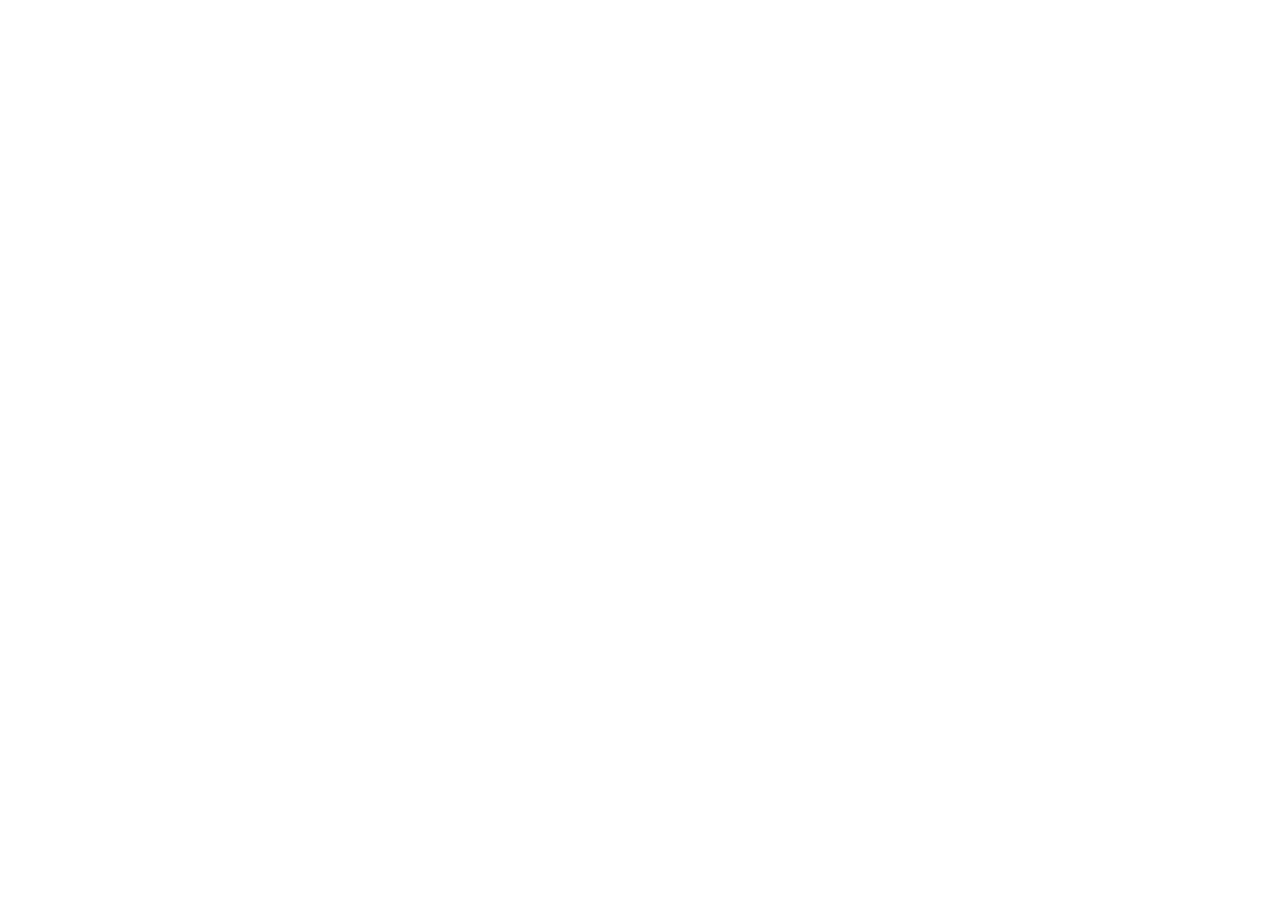
==== index.html @ f33c6f00 "[2026/04/18] -Initial commit: established project structure with core folders and files" ====
<!doctype html>
<html lang="en">
  <head>
    <meta charset="UTF-8" />
    <meta name="viewport" content="width=device-width, initial-scale=1.0" />
    <title>Thendo Theo Madzunye</title>
  </head>
  <body></body>
</html>
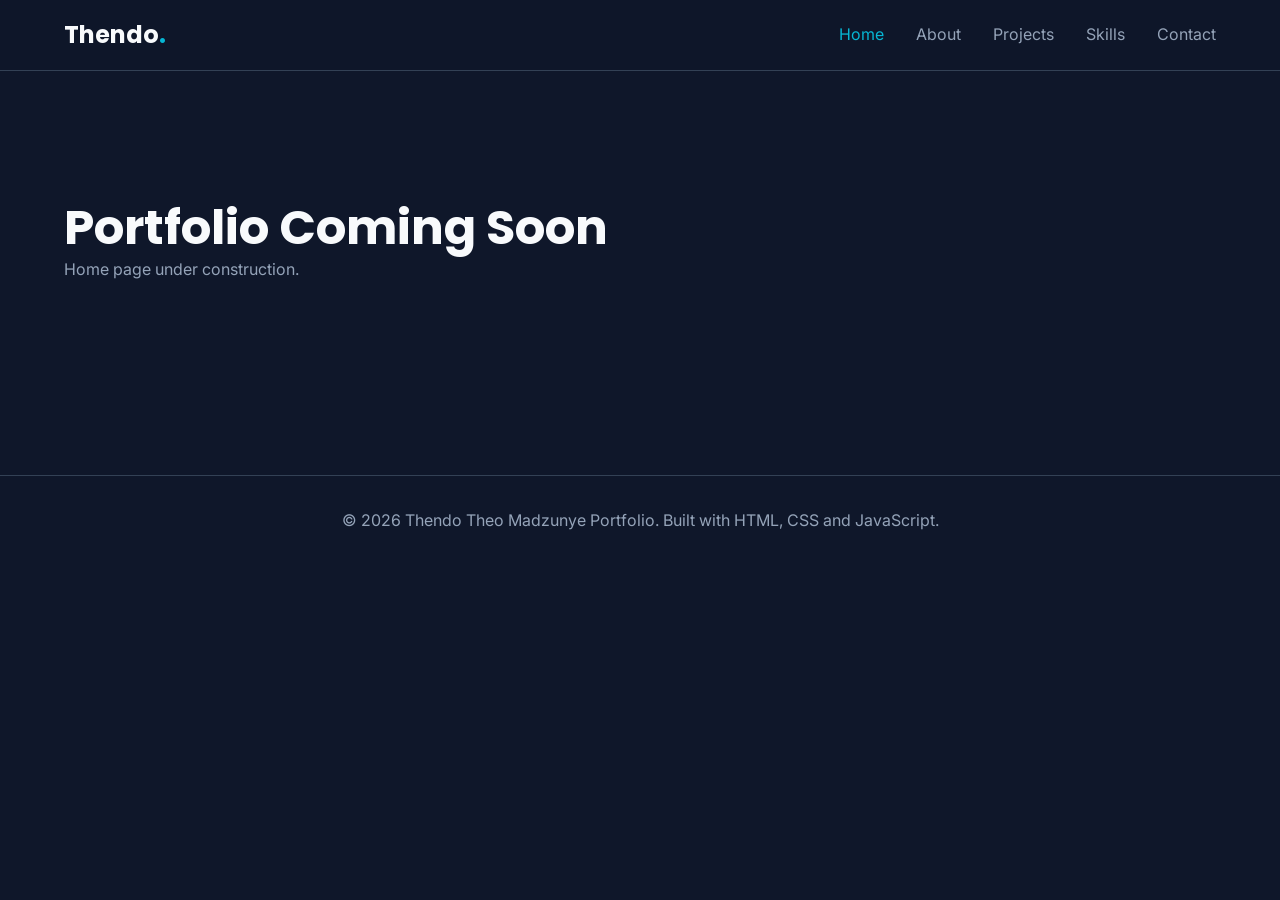
==== commit 33b5274f: "[2026/05/25] feat: create reusable navigation and footer components  - Build a centralized navigatio" ====
--- a/index.html
+++ b/index.html
@@ -3,7 +3,26 @@
   <head>
     <meta charset="UTF-8" />
     <meta name="viewport" content="width=device-width, initial-scale=1.0" />
-    <title>Thendo Theo Madzunye</title>
+
+    <title>Home | Thendo Portfolio</title>
+
+    <link rel="stylesheet" href="css/style.css" />
   </head>
-  <body></body>
+  <body>
+    <div id="nav-placeholder"></div>
+
+    <main>
+      <section class="section">
+        <div class="container">
+          <h1>Portfolio Coming Soon</h1>
+          <p>Home page under construction.</p>
+        </div>
+      </section>
+    </main>
+
+    <div id="footer-placeholder"></div>
+
+    <script src="js/navigation.js"></script>
+    <script src="js/main.js"></script>
+  </body>
 </html>
--- a/css/style.css
+++ b/css/style.css
@@ -0,0 +1,244 @@
+/* GOOGLE FONTS */
+
+@import url("https://fonts.googleapis.com/css2?family=Inter:wght@400;500;600;700&family=Poppins:wght@600;700;800&display=swap");
+
+/* CSS VARIABLES (DESIGN TOKENS) */
+
+:root {
+  /* Colors */
+  --color-primary: #2563eb;
+  --color-secondary: #06b6d4;
+
+  --color-background: #0f172a;
+  --color-surface: #1e293b;
+
+  --color-text: #f8fafc;
+  --color-text-muted: #94a3b8;
+
+  --color-success: #22c55e;
+  --color-warning: #f59e0b;
+
+  /* Typography */
+  --font-heading: "Poppins", sans-serif;
+  --font-body: "Inter", sans-serif;
+
+  /* Spacing */
+  --space-xs: 0.25rem;
+  --space-sm: 0.5rem;
+  --space-md: 1rem;
+  --space-lg: 1.5rem;
+  --space-xl: 2rem;
+  --space-2xl: 3rem;
+  --space-3xl: 4rem;
+  --space-4xl: 6rem;
+  --space-5xl: 8rem;
+
+  /* Radius */
+  --radius-sm: 4px;
+  --radius-md: 8px;
+  --radius-lg: 12px;
+  --radius-xl: 16px;
+
+  /* Shadows */
+  --shadow-card: 0 10px 30px rgba(0, 0, 0, 0.25);
+
+  /* Layout */
+  --container-width: 1200px;
+
+  /* Transition */
+  --transition: 0.3s ease;
+}
+
+/* RESET */
+
+*,
+*::before,
+*::after {
+  box-sizing: border-box;
+  margin: 0;
+  padding: 0;
+}
+
+/* GLOBAL STYLES */
+
+html {
+  scroll-behavior: smooth;
+}
+
+body {
+  background-color: var(--color-background);
+  color: var(--color-text);
+  font-family: var(--font-body);
+  line-height: 1.6;
+  min-height: 100vh;
+}
+
+/* IMAGES */
+
+img {
+  max-width: 100%;
+  display: block;
+}
+
+/* LINKS */
+
+a {
+  color: inherit;
+  text-decoration: none;
+}
+
+/* LISTS */
+
+ul {
+  list-style: none;
+}
+
+/* TYPOGRAPHY */
+
+h1,
+h2,
+h3,
+h4,
+h5,
+h6 {
+  font-family: var(--font-heading);
+  line-height: 1.2;
+}
+
+h1 {
+  font-size: 3rem;
+}
+
+h2 {
+  font-size: 2.25rem;
+}
+
+h3 {
+  font-size: 1.5rem;
+}
+
+p {
+  color: var(--color-text-muted);
+}
+
+/* CONTAINER */
+
+.container {
+  width: 90%;
+  max-width: var(--container-width);
+  margin: 0 auto;
+}
+
+/* SECTION SPACING */
+
+.section {
+  padding: var(--space-5xl) 0;
+}
+
+/* BUTTONS */
+
+.btn {
+  display: inline-block;
+  background-color: var(--color-primary);
+  color: white;
+  padding: 0.85rem 1.5rem;
+  border-radius: var(--radius-lg);
+  transition: var(--transition);
+  font-weight: 600;
+}
+
+.btn:hover {
+  transform: translateY(-2px);
+}
+
+.btn-secondary {
+  background-color: var(--color-secondary);
+}
+
+/* CARDS */
+
+.card {
+  background-color: var(--color-surface);
+  border-radius: var(--radius-lg);
+  padding: var(--space-xl);
+  box-shadow: var(--shadow-card);
+}
+
+/* ACCESSIBILITY  */
+
+a:focus-visible,
+button:focus-visible {
+  outline: 3px solid var(--color-secondary);
+  outline-offset: 4px;
+}
+
+/* RESPONSIVE TYPOGRAPHY  */
+
+@media (max-width: 768px) {
+  h1 {
+    font-size: 2.5rem;
+  }
+
+  h2 {
+    font-size: 2rem;
+  }
+}
+
+/* NAVIGATION */
+
+.navbar {
+  background-color: rgba(15, 23, 42, 0.95);
+  position: sticky;
+  top: 0;
+  z-index: 1000;
+  backdrop-filter: blur(10px);
+  border-bottom: 1px solid #334155;
+}
+
+.nav-container {
+  display: flex;
+  justify-content: space-between;
+  align-items: center;
+  padding: 1rem 0;
+}
+
+.logo {
+  font-family: var(--font-heading);
+  font-size: 1.5rem;
+  font-weight: 700;
+}
+
+.logo span {
+  color: var(--color-secondary);
+}
+
+.nav-links {
+  display: flex;
+  gap: 2rem;
+}
+
+.nav-links a {
+  transition: var(--transition);
+  color: var(--color-text-muted);
+}
+
+.nav-links a:hover {
+  color: var(--color-secondary);
+}
+
+.active-link {
+  color: var(--color-secondary) !important;
+}
+
+/* FOOTER */
+
+.footer {
+  border-top: 1px solid #334155;
+  padding: 2rem 0;
+  text-align: center;
+  margin-top: 4rem;
+}
+
+.footer p {
+  color: var(--color-text-muted);
+}
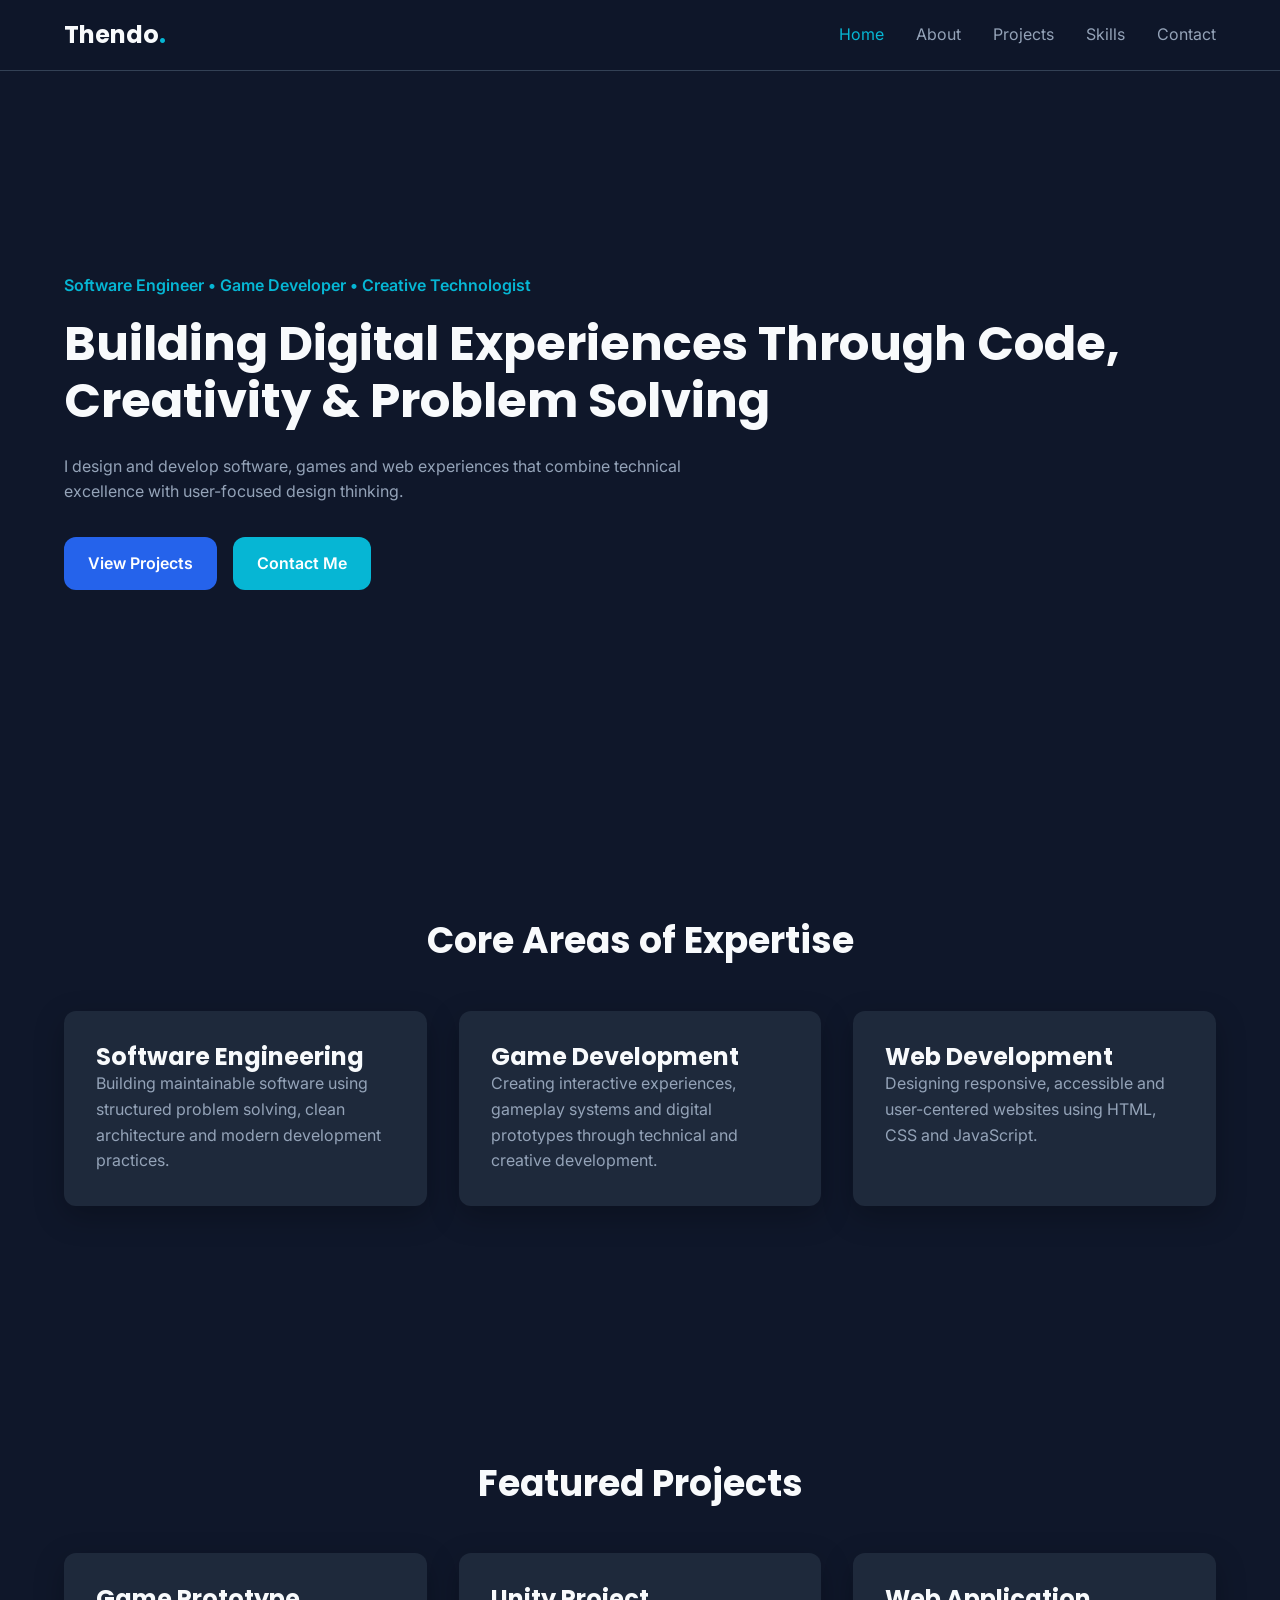
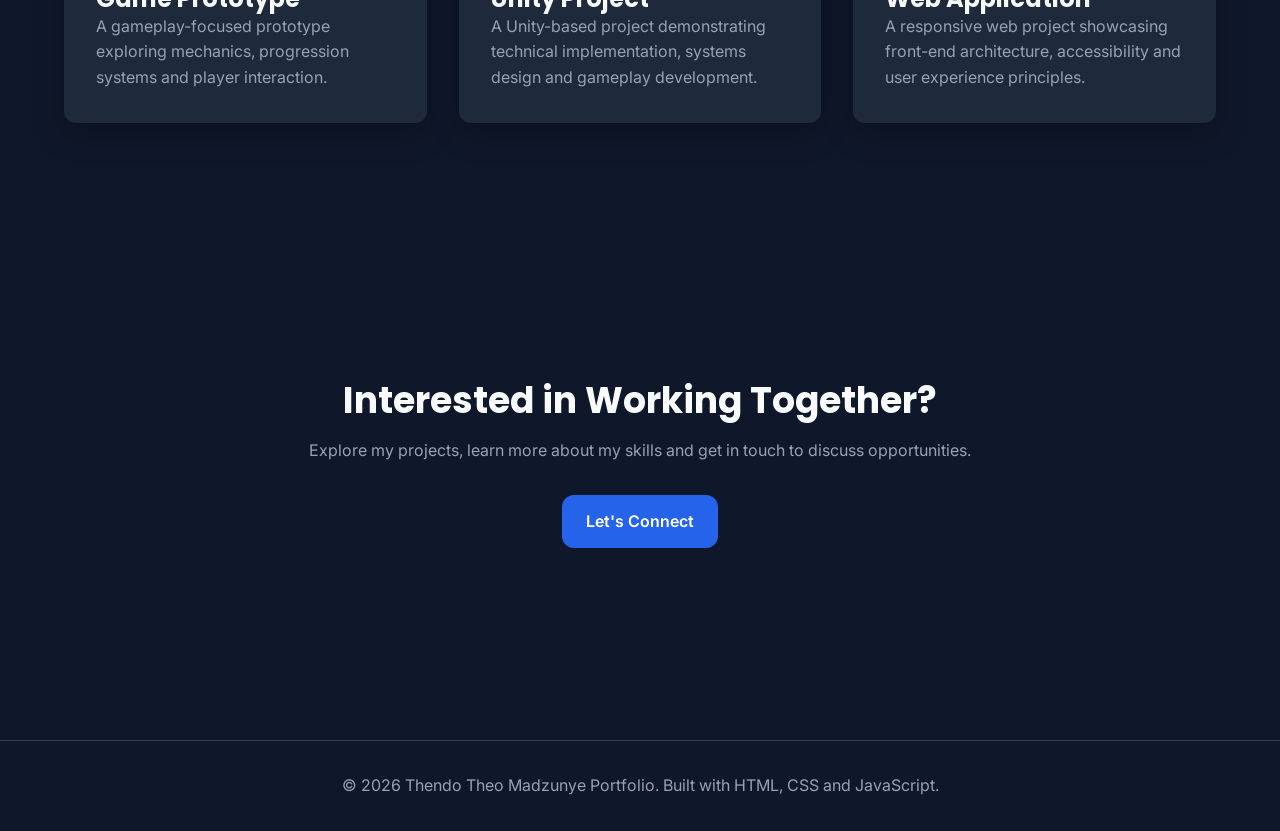
==== commit d88543a4: "[2026/05/25] feat: build professional and responsive home page  - Add hero section with strong visua" ====
--- a/index.html
+++ b/index.html
@@ -6,16 +6,132 @@
 
     <title>Home | Thendo Portfolio</title>
 
+    <meta
+      name="description"
+      content="Software Engineer, Game Developer and Creative Technologist Portfolio"
+    />
+
     <link rel="stylesheet" href="css/style.css" />
   </head>
+
   <body>
     <div id="nav-placeholder"></div>
 
     <main>
+      <!-- HERO SECTION -->
+
+      <section class="hero section">
+        <div class="container hero-content">
+          <div class="hero-text">
+            <p class="hero-tag">
+              Software Engineer • Game Developer • Creative Technologist
+            </p>
+
+            <h1>
+              Building Digital Experiences Through Code, Creativity & Problem
+              Solving
+            </h1>
+
+            <p class="hero-description">
+              I design and develop software, games and web experiences that
+              combine technical excellence with user-focused design thinking.
+            </p>
+
+            <div class="hero-buttons">
+              <a href="projects.html" class="btn"> View Projects </a>
+
+              <a href="contact.html" class="btn btn-secondary"> Contact Me </a>
+            </div>
+          </div>
+        </div>
+      </section>
+
+      <!-- FEATURED SKILLS -->
+
       <section class="section">
         <div class="container">
-          <h1>Portfolio Coming Soon</h1>
-          <p>Home page under construction.</p>
+          <h2 class="section-title">Core Areas of Expertise</h2>
+
+          <div class="skills-preview">
+            <article class="card">
+              <h3>Software Engineering</h3>
+
+              <p>
+                Building maintainable software using structured problem solving,
+                clean architecture and modern development practices.
+              </p>
+            </article>
+
+            <article class="card">
+              <h3>Game Development</h3>
+
+              <p>
+                Creating interactive experiences, gameplay systems and digital
+                prototypes through technical and creative development.
+              </p>
+            </article>
+
+            <article class="card">
+              <h3>Web Development</h3>
+
+              <p>
+                Designing responsive, accessible and user-centered websites
+                using HTML, CSS and JavaScript.
+              </p>
+            </article>
+          </div>
+        </div>
+      </section>
+
+      <!-- FEATURED PROJECTS -->
+
+      <section class="section">
+        <div class="container">
+          <h2 class="section-title">Featured Projects</h2>
+
+          <div class="projects-preview">
+            <article class="card">
+              <h3>Game Prototype</h3>
+
+              <p>
+                A gameplay-focused prototype exploring mechanics, progression
+                systems and player interaction.
+              </p>
+            </article>
+
+            <article class="card">
+              <h3>Unity Project</h3>
+
+              <p>
+                A Unity-based project demonstrating technical implementation,
+                systems design and gameplay development.
+              </p>
+            </article>
+
+            <article class="card">
+              <h3>Web Application</h3>
+
+              <p>
+                A responsive web project showcasing front-end architecture,
+                accessibility and user experience principles.
+              </p>
+            </article>
+          </div>
+        </div>
+      </section>
+
+      <!-- CONTACT CTA -->
+
+      <section class="section">
+        <div class="container contact-cta">
+          <h2>Interested in Working Together?</h2>
+
+          <p>
+            Explore my projects, learn more about my skills and get in touch to
+            discuss opportunities.
+          </p>
+
+          <a href="contact.html" class="btn"> Let's Connect </a>
         </div>
       </section>
     </main>
--- a/css/style.css
+++ b/css/style.css
@@ -242,3 +242,77 @@
 .footer p {
   color: var(--color-text-muted);
 }
+
+/* HOME PAGE */
+
+.hero {
+  min-height: 80vh;
+  display: flex;
+  align-items: center;
+}
+
+.hero-content {
+  display: flex;
+  align-items: center;
+}
+
+.hero-tag {
+  color: var(--color-secondary);
+  font-weight: 600;
+  margin-bottom: var(--space-md);
+}
+
+.hero-description {
+  max-width: 700px;
+  margin-top: var(--space-lg);
+  margin-bottom: var(--space-xl);
+}
+
+.hero-buttons {
+  display: flex;
+  gap: 1rem;
+  flex-wrap: wrap;
+}
+
+.section-title {
+  margin-bottom: var(--space-2xl);
+  text-align: center;
+}
+
+.skills-preview,
+.projects-preview {
+  display: grid;
+  grid-template-columns: repeat(3, 1fr);
+  gap: var(--space-xl);
+}
+
+.contact-cta {
+  text-align: center;
+}
+
+.contact-cta h2 {
+  margin-bottom: var(--space-md);
+}
+
+.contact-cta p {
+  max-width: 700px;
+  margin: 0 auto var(--space-xl);
+}
+
+/* RESPONSIVE HOME PAGE */
+
+@media (max-width: 768px) {
+  .skills-preview,
+  .projects-preview {
+    grid-template-columns: 1fr;
+  }
+
+  .hero {
+    min-height: auto;
+  }
+
+  .hero-buttons {
+    flex-direction: column;
+    align-items: flex-start;
+  }
+}
